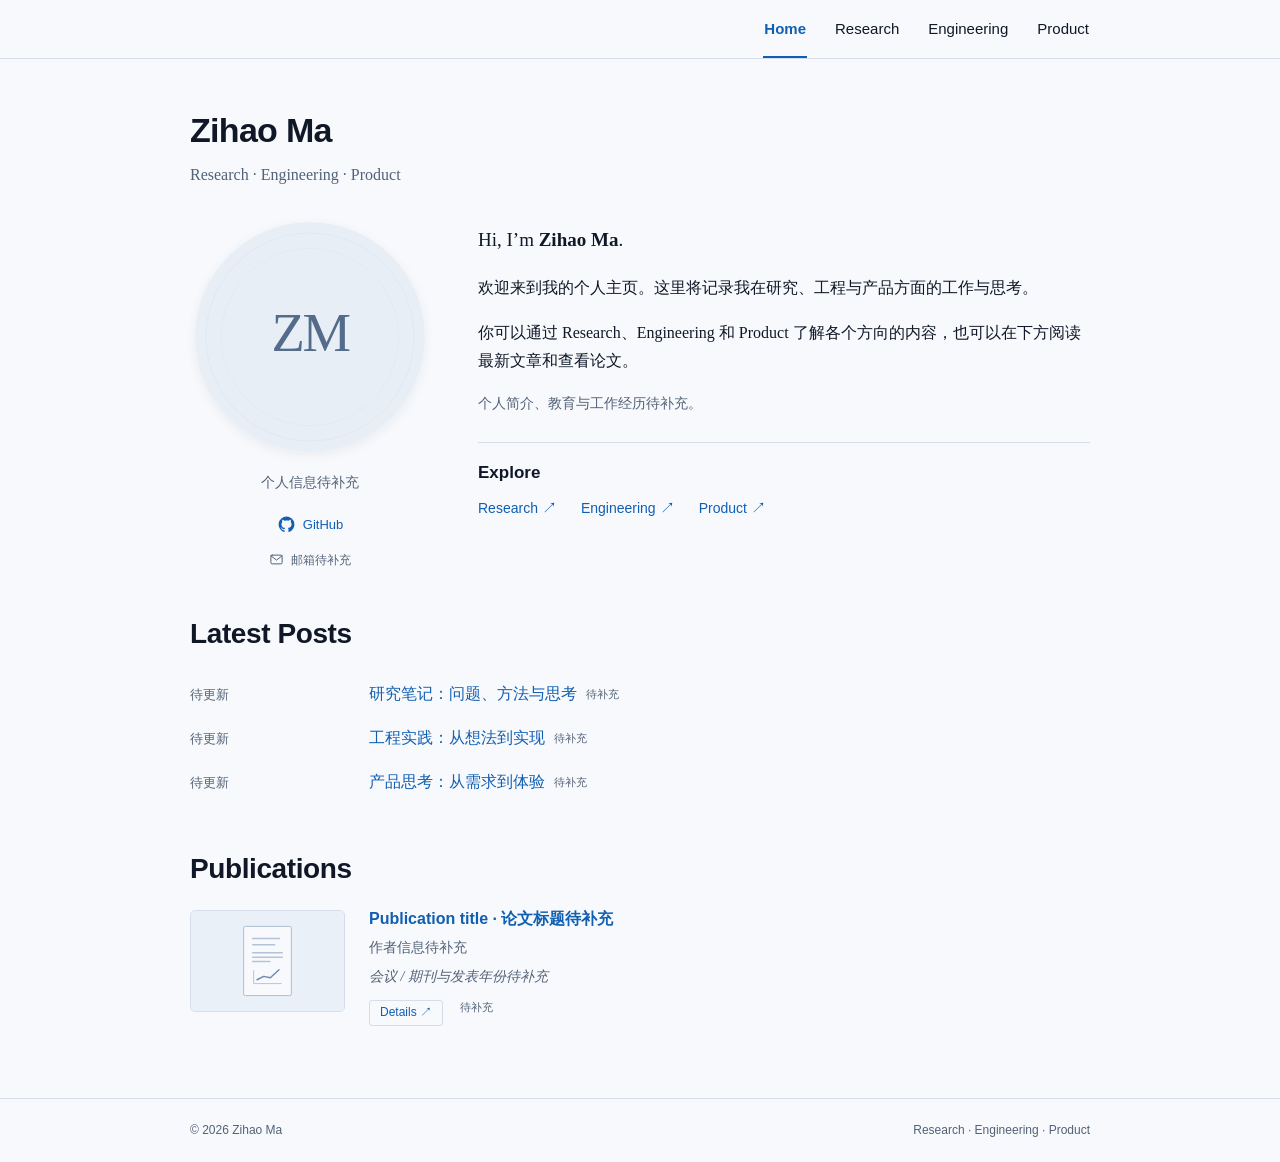
==== index.html @ 833f5d5f "first commit" ====
<!doctype html>
<html lang="zh-CN">
<head>
  <meta charset="utf-8">
  <meta name="viewport" content="width=device-width, initial-scale=1">
  <meta name="theme-color" content="#f7f9fc">
  <meta name="description" content="Zihao Ma 的个人主页：研究、工程、产品，以及最新文章与论文。">
  <meta name="author" content="Zihao Ma">
  <meta property="og:type" content="website">
  <meta property="og:title" content="Zihao Ma">
  <meta property="og:description" content="Zihao Ma 的个人主页：研究、工程、产品，以及最新文章与论文。">
  <title>Zihao Ma</title>
  <link rel="icon" href="assets/images/favicon.svg" type="image/svg+xml">
  <link rel="stylesheet" href="assets/css/main.css">
</head>
<body>
  <a class="skip-link" href="#main">跳转到正文</a>
  <header class="site-header">
    <nav class="container navigation" aria-label="Main navigation" lang="en">
      <ul><li><a href="index.html" aria-current="page">Home</a></li>
<li><a href="research/index.html">Research</a></li>
<li><a href="engineering/index.html">Engineering</a></li>
<li><a href="product/index.html">Product</a></li></ul>
    </nav>
  </header>
  <main id="main" class="container page" tabindex="-1">

    <header class="page-heading">
      <h1 lang="en">Zihao Ma</h1>
      <p class="tagline" lang="en">Research · Engineering · Product</p>
    </header>
    <div class="intro">
      <aside class="profile" aria-label="个人信息与联系方式">
        <img class="avatar" src="assets/images/avatar.svg" alt="ZM initials; profile photo to be added" width="230" height="230" fetchpriority="high">
        <p class="affiliation">个人信息待补充</p>
        <div class="contact-links" lang="en"><a href="https://github.com/zihaoma0430" target="_blank" rel="noopener noreferrer"><svg class="icon" viewBox="0 0 24 24" aria-hidden="true"><path fill="currentColor" d="M12 2a10 10 0 0 0-3.16 19.49c.5.09.68-.22.68-.48v-1.86c-2.78.6-3.37-1.18-3.37-1.18-.45-1.16-1.11-1.47-1.11-1.47-.91-.62.07-.61.07-.61 1 .07 1.53 1.03 1.53 1.03.89 1.53 2.34 1.09 2.91.83.09-.65.35-1.09.64-1.34-2.22-.25-4.56-1.11-4.56-4.94 0-1.09.39-1.98 1.03-2.68-.1-.25-.45-1.27.1-2.65 0 0 .84-.27 2.75 1.03A9.6 9.6 0 0 1 12 6.83c.85 0 1.71.11 2.51.34 1.91-1.3 2.75-1.03 2.75-1.03.55 1.38.2 2.4.1 2.65.64.7 1.03 1.59 1.03 2.68 0 3.84-2.34 4.69-4.57 4.94.36.31.68.92.68 1.85v2.75c0 .27.18.58.69.48A10 10 0 0 0 12 2Z"/></svg>GitHub</a></div>
        <p class="contact-pending"><svg class="icon" viewBox="0 0 24 24" aria-hidden="true"><g fill="none" stroke="currentColor" stroke-width="1.6" stroke-linecap="round" stroke-linejoin="round"><rect x="3" y="5" width="18" height="14" rx="2"/><path d="m3 6 9 7 9-7"/></g></svg><span>邮箱待补充</span></p>
      </aside>
      <div class="bio">
        <p class="greeting" lang="en">Hi, I’m <strong>Zihao Ma</strong>.</p>
        <p>欢迎来到我的个人主页。这里将记录我在研究、工程与产品方面的工作与思考。</p>
<p>你可以通过 Research、Engineering 和 Product 了解各个方向的内容，也可以在下方阅读最新文章和查看论文。</p><p class="bio-note">个人简介、教育与工作经历待补充。</p>
        <div class="bio-topics"><h2 lang="en">Explore</h2><div class="topic-links"><a href="research/index.html">Research<span aria-hidden="true">↗</span></a><a href="engineering/index.html">Engineering<span aria-hidden="true">↗</span></a><a href="product/index.html">Product<span aria-hidden="true">↗</span></a></div></div>
      </div>
    </div>
    <section class="content-section" aria-labelledby="latest-posts">
      <h2 id="latest-posts" lang="en">Latest Posts</h2>
      <ul class="posts-list"><li class="post-row"><span class="post-date">待更新</span><div><a href="posts/research-notes/index.html">研究笔记：问题、方法与思考</a><span class="placeholder-label">待补充</span></div></li>
<li class="post-row"><span class="post-date">待更新</span><div><a href="posts/engineering-notes/index.html">工程实践：从想法到实现</a><span class="placeholder-label">待补充</span></div></li>
<li class="post-row"><span class="post-date">待更新</span><div><a href="posts/product-notes/index.html">产品思考：从需求到体验</a><span class="placeholder-label">待补充</span></div></li></ul>
    </section>
    <section class="content-section" aria-labelledby="publications">
      <h2 id="publications" lang="en">Publications</h2>
      <ul class="publications-list"><li class="publication">
          <a href="publications/publication-placeholder/index.html" class="publication-preview" aria-label="Publication title · 论文标题待补充"><img src="assets/images/publication.svg" alt="Placeholder illustration of a research paper" width="320" height="208" loading="lazy"></a>
          <div>
            <h3><a href="publications/publication-placeholder/index.html">Publication title · 论文标题待补充</a></h3>
            <p>作者信息待补充</p>
            <p class="venue">会议 / 期刊与发表年份待补充</p>
            <div class="publication-links"><a href="publications/publication-placeholder/index.html" class="small-link">Details ↗</a><span class="placeholder-label">待补充</span></div>
          </div>
        </li></ul>
    </section>
  </main>
  <footer class="site-footer">
    <div class="container footer-inner">
      <p>© 2026 Zihao Ma</p>
      <p>Research · Engineering · Product</p>
    </div>
  </footer>
</body>
</html>
---- assets/css/main.css ----
/* Palette and typographic proportions inspired by jiaxuanzou0714.github.io. */
:root {
  color-scheme: light;
  --background: #f7f9fc;
  --text: #101828;
  --muted: #526277;
  --link: #115fb3;
  --link-hover: #0a4f9c;
  --divider: rgba(10, 58, 122, 0.14);
  --serif: Lora, Georgia, "Songti SC", STSong, SimSun, serif;
  --sans: Poppins, -apple-system, BlinkMacSystemFont, "Segoe UI", "PingFang SC", "Microsoft YaHei", sans-serif;
}

* { box-sizing: border-box; }
html { scroll-padding-top: 88px; }
body {
  margin: 0;
  min-height: 100vh;
  display: flex;
  flex-direction: column;
  background: var(--background);
  color: var(--text);
  font: 16px/1.75 var(--serif);
  -webkit-font-smoothing: antialiased;
  text-rendering: optimizeLegibility;
}
::selection { background: #dbe9fa; }
a { color: var(--link); text-decoration: none; text-underline-offset: 4px; }
a:hover { color: var(--link-hover); text-decoration: underline; }
a:focus-visible, summary:focus-visible {
  outline: 2px solid var(--link);
  outline-offset: 5px;
  border-radius: 2px;
}
img { display: block; max-width: 100%; height: auto; }
svg { display: block; }
p { margin: 0 0 17px; }
h1, h2, h3 {
  font-family: var(--sans);
  line-height: 1.3;
  color: var(--text);
  text-wrap: balance;
}
h1 { margin: 0 0 9px; font-size: 34px; font-weight: 700; letter-spacing: -0.7px; }
h2 { margin: 0 0 20px; font-size: 28px; font-weight: 600; letter-spacing: -0.4px; }
h3 { margin: 0 0 9px; font-size: 17px; font-weight: 600; }
.container { width: 100%; max-width: 930px; padding-inline: 15px; margin-inline: auto; }
.skip-link {
  position: fixed;
  top: -80px;
  left: 16px;
  z-index: 10;
  padding: 8px 15px;
  background: var(--text);
  color: white;
  font-family: var(--sans);
}
.skip-link:focus { top: 8px; }
.site-header {
  position: sticky;
  top: 0;
  z-index: 5;
  border-bottom: 1px solid var(--divider);
  background: var(--background);
}
.navigation { display: flex; justify-content: flex-end; }
.navigation ul { display: flex; gap: 27px; list-style: none; padding: 0; margin: 0; }
.navigation a {
  display: flex;
  align-items: center;
  min-height: 58px;
  padding: 3px 1px 0;
  color: var(--text);
  font: 15px/1.5 var(--sans);
  border-bottom: 2px solid transparent;
  transition: color 150ms ease, border-color 150ms ease;
}
.navigation a:hover { color: var(--link); text-decoration: none; }
.navigation a[aria-current="page"] { color: var(--link); font-weight: 600; border-bottom-color: var(--link); }
.page { flex: 1; padding-top: 49px; padding-bottom: 72px; }
.page-heading { margin-bottom: 32px; }
.tagline { margin: 0; color: var(--muted); font-size: 16px; }
.intro { display: grid; grid-template-columns: 240px minmax(0, 1fr); gap: 48px; align-items: start; }
.profile { text-align: center; }
.avatar {
  width: 230px;
  height: 230px;
  margin: 1px auto 19px;
  border-radius: 50%;
  object-fit: cover;
  box-shadow: 0 3px 12px rgba(16, 24, 40, 0.06);
}
.affiliation { margin: 0 0 11px; color: var(--muted); font-size: 14px; }
.contact-links { display: flex; justify-content: center; flex-wrap: wrap; gap: 9px 18px; }
.contact-links a { display: inline-flex; align-items: center; gap: 7px; min-height: 36px; font: 13px/1.5 var(--sans); }
.icon { width: 19px; height: 19px; flex-shrink: 0; }
.contact-pending { display: flex; justify-content: center; align-items: center; gap: 7px; color: var(--muted); font: 12px/1.5 var(--sans); margin: 8px 0 0; }
.contact-pending .icon { width: 15px; height: 15px; }
.bio { padding-top: 2px; overflow-wrap: anywhere; }
.greeting { margin-bottom: 18px; font-size: 19px; }
.bio-note { color: var(--muted); font-size: 14px; }
.bio-topics { margin-top: 25px; padding-top: 19px; border-top: 1px solid var(--divider); }
.bio-topics h2 { font-size: 17px; margin-bottom: 11px; letter-spacing: 0; }
.topic-links { display: flex; flex-wrap: wrap; gap: 9px 24px; font: 14px/1.7 var(--sans); }
.topic-links a span { display: inline-block; margin-left: 4px; font-size: 15px; }
.interests { padding-left: 20px; margin: 0; }
.content-section { margin-top: 47px; }
.posts-list, .publications-list, .category-list { list-style: none; margin: 0; padding: 0; }
.post-row { display: grid; grid-template-columns: 155px minmax(0, 1fr); gap: 24px; padding: 8px 0; align-items: baseline; }
.post-date { color: var(--muted); font: 13px/1.7 var(--sans); font-variant-numeric: tabular-nums; }
.post-row a { font-size: 16px; }
.placeholder-label { display: inline-block; margin-left: 9px; font: 11px/1.4 var(--sans); color: var(--muted); white-space: nowrap; vertical-align: 1px; }
.publication { display: grid; grid-template-columns: 155px minmax(0, 1fr); gap: 24px; margin-bottom: 28px; }
.publication:last-child { margin-bottom: 0; }
.publication-preview { display: block; align-self: start; margin-top: 3px; border: 1px solid var(--divider); border-radius: 5px; overflow: hidden; }
.publication-preview img { width: 100%; aspect-ratio: 20/13; object-fit: cover; }
.publication h3 { line-height: 1.5; margin-bottom: 5px; font-size: 16px; }
.publication p { margin: 0 0 4px; font-size: 14px; color: var(--muted); }
.publication .venue { font-style: italic; }
.publication-links { display: flex; flex-wrap: wrap; align-items: start; gap: 8px; margin-top: 11px; }
.small-link { display: inline-block; padding: 2px 10px; border: 1px solid var(--divider); border-radius: 3px; font: 12px/1.65 var(--sans); }
.small-link:hover { border-color: var(--link); text-decoration: none; }
.site-footer { border-top: 1px solid var(--divider); color: var(--muted); }
.footer-inner { display: flex; justify-content: space-between; flex-wrap: wrap; gap: 8px 24px; padding-block: 22px; font: 12px/1.6 var(--sans); }
.footer-inner p { margin: 0; }
.footer-inner a { color: var(--muted); }
.category-intro { max-width: 630px; margin-bottom: 39px; }
.category-item { padding: 23px 0; border-top: 1px solid var(--divider); }
.category-item .post-date { display: block; margin-bottom: 9px; }
.category-item h2 { font-size: 21px; margin: 0 0 8px; }
.category-item p { color: var(--muted); margin: 0; }
.back-link { display: inline-block; margin-bottom: 29px; font: 14px/1.6 var(--sans); }
.article { max-width: 710px; margin-inline: auto; overflow-wrap: anywhere; }
.article-heading { margin-bottom: 28px; }
.article-heading h1 { font-size: 32px; margin: 10px 0 13px; }
.article-meta { color: var(--muted); font: 13px/1.7 var(--sans); }
.draft-notice { padding: 12px 16px; margin: 25px 0; border-left: 3px solid #9aafc9; background: #eef3f9; font: 14px/1.7 var(--sans); color: var(--muted); }
.article-body { margin-top: 28px; }
.article-body h2 { margin-top: 30px; font-size: 23px; }
.article-divider { border: 0; border-top: 1px solid var(--divider); margin: 37px 0 24px; }
.article-resource-links { margin: 25px 0; }
.bibtex { margin-top: 25px; }
.bibtex summary { cursor: pointer; color: var(--link); font-family: var(--sans); }
.bibtex pre { padding: 18px; background: #eef3f9; overflow-x: auto; font-size: 13px; white-space: pre-wrap; }
.empty-note { color: var(--muted); }

@media (max-width: 700px) {
  .container { padding-inline: 24px; }
  .navigation ul { gap: 24px; }
  .page { padding-top: 35px; padding-bottom: 52px; }
  .intro { grid-template-columns: 185px minmax(0, 1fr); gap: 28px; }
  .avatar { width: 178px; height: 178px; }
  .post-row, .publication { grid-template-columns: 125px minmax(0, 1fr); gap: 20px; }
}

@media (max-width: 540px) {
  .navigation { justify-content: center; }
  .navigation ul { width: 100%; justify-content: space-between; gap: 10px; }
  .navigation a { min-height: 57px; font-size: 13px; }
  h1 { font-size: 31px; }
  h2 { font-size: 25px; }
  .page-heading { margin-bottom: 27px; }
  .tagline { font-size: 14px; }
  .intro { grid-template-columns: minmax(0, 1fr); gap: 30px; }
  .profile { padding-bottom: 26px; border-bottom: 1px solid var(--divider); }
  .avatar { width: 192px; height: 192px; margin-bottom: 15px; }
  .bio { padding-top: 0; }
  .greeting { font-size: 18px; }
  .content-section { margin-top: 38px; }
  .post-row { grid-template-columns: minmax(0, 1fr); gap: 1px; padding: 10px 0; }
  .post-date { font-size: 12px; }
  .publication { grid-template-columns: 96px minmax(0, 1fr); gap: 16px; }
  .publication h3 { font-size: 15px; }
  .publication p { font-size: 12px; }
  .footer-inner { flex-direction: column; gap: 5px; }
  .article-heading h1 { font-size: 28px; }
  .category-item h2 { font-size: 19px; }
}

@media (prefers-reduced-motion: reduce) {
  *, *::before, *::after { transition: none !important; }
}
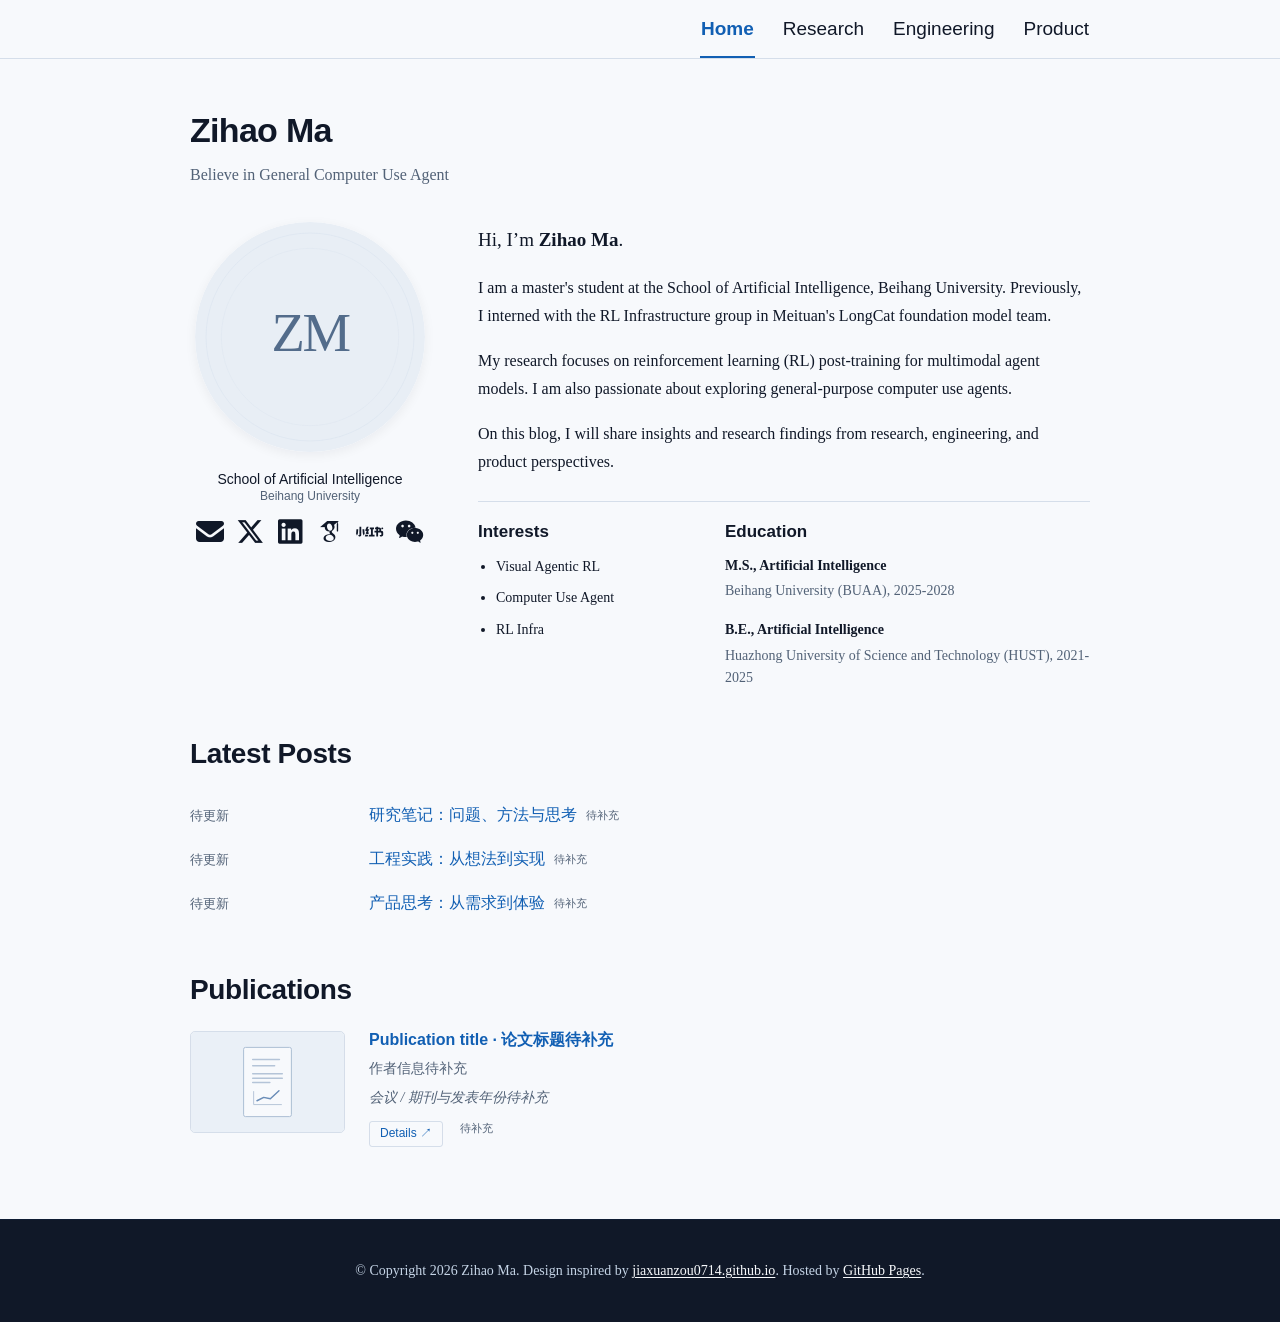
==== commit 49014c21: "modify" ====
--- a/index.html
+++ b/index.html
@@ -27,20 +27,30 @@
 
     <header class="page-heading">
       <h1 lang="en">Zihao Ma</h1>
-      <p class="tagline" lang="en">Research · Engineering · Product</p>
+      <p class="tagline" lang="en">Believe in General Computer Use Agent</p>
     </header>
     <div class="intro">
       <aside class="profile" aria-label="个人信息与联系方式">
         <img class="avatar" src="assets/images/avatar.svg" alt="ZM initials; profile photo to be added" width="230" height="230" fetchpriority="high">
-        <p class="affiliation">个人信息待补充</p>
-        <div class="contact-links" lang="en"><a href="https://github.com/zihaoma0430" target="_blank" rel="noopener noreferrer"><svg class="icon" viewBox="0 0 24 24" aria-hidden="true"><path fill="currentColor" d="M12 2a10 10 0 0 0-3.16 19.49c.5.09.68-.22.68-.48v-1.86c-2.78.6-3.37-1.18-3.37-1.18-.45-1.16-1.11-1.47-1.11-1.47-.91-.62.07-.61.07-.61 1 .07 1.53 1.03 1.53 1.03.89 1.53 2.34 1.09 2.91.83.09-.65.35-1.09.64-1.34-2.22-.25-4.56-1.11-4.56-4.94 0-1.09.39-1.98 1.03-2.68-.1-.25-.45-1.27.1-2.65 0 0 .84-.27 2.75 1.03A9.6 9.6 0 0 1 12 6.83c.85 0 1.71.11 2.51.34 1.91-1.3 2.75-1.03 2.75-1.03.55 1.38.2 2.4.1 2.65.64.7 1.03 1.59 1.03 2.68 0 3.84-2.34 4.69-4.57 4.94.36.31.68.92.68 1.85v2.75c0 .27.18.58.69.48A10 10 0 0 0 12 2Z"/></svg>GitHub</a></div>
-        <p class="contact-pending"><svg class="icon" viewBox="0 0 24 24" aria-hidden="true"><g fill="none" stroke="currentColor" stroke-width="1.6" stroke-linecap="round" stroke-linejoin="round"><rect x="3" y="5" width="18" height="14" rx="2"/><path d="m3 6 9 7 9-7"/></g></svg><span>邮箱待补充</span></p>
+        <p class="affiliation" lang="en">
+          <span class="affiliation-unit">School of Artificial Intelligence</span>
+          <span class="affiliation-place">Beihang University</span>
+        </p>
+        <div class="contact-links" role="group" aria-label="社交与联系方式" lang="en"><a class="social-link" role="link" aria-disabled="true" tabindex="0" aria-label="Email — 链接待补充" title="Email — 链接待补充"><span class="icon icon-email" aria-hidden="true">&#xf0e0;</span></a><a class="social-link" role="link" aria-disabled="true" tabindex="0" aria-label="X — 链接待补充" title="X — 链接待补充"><span class="icon icon-x" aria-hidden="true">&#xe61b;</span></a><a class="social-link" role="link" aria-disabled="true" tabindex="0" aria-label="LinkedIn — 链接待补充" title="LinkedIn — 链接待补充"><span class="icon icon-linkedin" aria-hidden="true">&#xf08c;</span></a><a class="social-link" role="link" aria-disabled="true" tabindex="0" aria-label="Google Scholar — 链接待补充" title="Google Scholar — 链接待补充"><span class="icon icon-scholar" aria-hidden="true">&#xe9d4;</span></a><a class="social-link" role="link" aria-disabled="true" tabindex="0" aria-label="Xiaohongshu — 链接待补充" title="Xiaohongshu — 链接待补充"><svg class="icon" aria-hidden="true" focusable="false" viewBox="0 0 24 24" xmlns="http://www.w3.org/2000/svg"><title>Xiaohongshu</title><path d="M22.405 9.879c.002.016.01.02.07.019h.725a.797.797 0 0 0 .78-.972.794.794 0 0 0-.884-.618.795.795 0 0 0-.692.794c0 .101-.002.666.001.777zm-11.509 4.808c-.203.001-1.353.004-1.685.003a2.528 2.528 0 0 1-.766-.126.025.025 0 0 0-.03.014L7.7 16.127a.025.025 0 0 0 .01.032c.111.06.336.124.495.124.66.01 1.32.002 1.981 0 .01 0 .02-.006.023-.015l.712-1.545a.025.025 0 0 0-.024-.036zM.477 9.91c-.071 0-.076.002-.076.01a.834.834 0 0 0-.01.08c-.027.397-.038.495-.234 3.06-.012.24-.034.389-.135.607-.026.057-.033.042.003.112.046.092.681 1.523.787 1.74.008.015.011.02.017.02.008 0 .033-.026.047-.044.147-.187.268-.391.371-.606.306-.635.44-1.325.486-1.706.014-.11.021-.22.03-.33l.204-2.616.022-.293c.003-.029 0-.033-.03-.034zm7.203 3.757a1.427 1.427 0 0 1-.135-.607c-.004-.084-.031-.39-.235-3.06a.443.443 0 0 0-.01-.082c-.004-.011-.052-.008-.076-.008h-1.48c-.03.001-.034.005-.03.034l.021.293c.076.982.153 1.964.233 2.946.05.4.186 1.085.487 1.706.103.215.223.419.37.606.015.018.037.051.048.049.02-.003.742-1.642.804-1.765.036-.07.03-.055.003-.112zm3.861-.913h-.872a.126.126 0 0 1-.116-.178l1.178-2.625a.025.025 0 0 0-.023-.035l-1.318-.003a.148.148 0 0 1-.135-.21l.876-1.954a.025.025 0 0 0-.023-.035h-1.56c-.01 0-.02.006-.024.015l-.926 2.068c-.085.169-.314.634-.399.938a.534.534 0 0 0-.02.191.46.46 0 0 0 .23.378.981.981 0 0 0 .46.119h.59c.041 0-.688 1.482-.834 1.972a.53.53 0 0 0-.023.172.465.465 0 0 0 .23.398c.15.092.342.12.475.12l1.66-.001c.01 0 .02-.006.023-.015l.575-1.28a.025.025 0 0 0-.024-.035zm-6.93-4.937H3.1a.032.032 0 0 0-.034.033c0 1.048-.01 2.795-.01 6.829 0 .288-.269.262-.28.262h-.74c-.04.001-.044.004-.04.047.001.037.465 1.064.555 1.263.01.02.03.033.051.033.157.003.767.009.938-.014.153-.02.3-.06.438-.132.3-.156.49-.419.595-.765.052-.172.075-.353.075-.533.002-2.33 0-4.66-.007-6.991a.032.032 0 0 0-.032-.032zm11.784 6.896c0-.014-.01-.021-.024-.022h-1.465c-.048-.001-.049-.002-.05-.049v-4.66c0-.072-.005-.07.07-.07h.863c.08 0 .075.004.075-.074V8.393c0-.082.006-.076-.08-.076h-3.5c-.064 0-.075-.006-.075.073v1.445c0 .083-.006.077.08.077h.854c.075 0 .07-.004.07.07v4.624c0 .095.008.084-.085.084-.37 0-1.11-.002-1.304 0-.048.001-.06.03-.06.03l-.697 1.519s-.014.025-.008.036c.006.01.013.008.058.008 1.748.003 3.495.002 5.243.002.03-.001.034-.006.035-.033v-1.539zm4.177-3.43c0 .013-.007.023-.02.024-.346.006-.692.004-1.037.004-.014-.002-.022-.01-.022-.024-.005-.434-.007-.869-.01-1.303 0-.072-.006-.071.07-.07l.733-.003c.041 0 .081.002.12.015.093.025.16.107.165.204.006.431.002 1.153.001 1.153zm2.67.244a1.953 1.953 0 0 0-.883-.222h-.18c-.04-.001-.04-.003-.042-.04V10.21c0-.132-.007-.263-.025-.394a1.823 1.823 0 0 0-.153-.53 1.533 1.533 0 0 0-.677-.71 2.167 2.167 0 0 0-1-.258c-.153-.003-.567 0-.72 0-.07 0-.068.004-.068-.065V7.76c0-.031-.01-.041-.046-.039H17.93s-.016 0-.023.007c-.006.006-.008.012-.008.023v.546c-.008.036-.057.015-.082.022h-.95c-.022.002-.028.008-.03.032v1.481c0 .09-.004.082.082.082h.913c.082 0 .072.128.072.128V11.19s.003.117-.06.117h-1.482c-.068 0-.06.082-.06.082v1.445s-.01.068.064.068h1.457c.082 0 .076-.006.076.079v3.225c0 .088-.007.081.082.081h1.43c.09 0 .082.007.082-.08v-3.27c0-.029.006-.035.033-.035l2.323-.003c.098 0 .191.02.28.061a.46.46 0 0 1 .274.407c.008.395.003.79.003 1.185 0 .259-.107.367-.33.367h-1.218c-.023.002-.029.008-.028.033.184.437.374.871.57 1.303a.045.045 0 0 0 .04.026c.17.005.34.002.51.003.15-.002.517.004.666-.01a2.03 2.03 0 0 0 .408-.075c.59-.18.975-.698.976-1.313v-1.981c0-.128-.01-.254-.034-.38 0 .078-.029-.641-.724-.998z"/></svg></a><a class="social-link" role="link" aria-disabled="true" tabindex="0" aria-label="WeChat — 链接待补充" title="WeChat — 链接待补充"><svg class="icon" aria-hidden="true" focusable="false" viewBox="0 0 24 24" xmlns="http://www.w3.org/2000/svg"><title>WeChat</title><path d="M8.691 2.188C3.891 2.188 0 5.476 0 9.53c0 2.212 1.17 4.203 3.002 5.55a.59.59 0 0 1 .213.665l-.39 1.48c-.019.07-.048.141-.048.213 0 .163.13.295.29.295a.326.326 0 0 0 .167-.054l1.903-1.114a.864.864 0 0 1 .717-.098 10.16 10.16 0 0 0 2.837.403c.276 0 .543-.027.811-.05-.857-2.578.157-4.972 1.932-6.446 1.703-1.415 3.882-1.98 5.853-1.838-.576-3.583-4.196-6.348-8.596-6.348zM5.785 5.991c.642 0 1.162.529 1.162 1.18a1.17 1.17 0 0 1-1.162 1.178A1.17 1.17 0 0 1 4.623 7.17c0-.651.52-1.18 1.162-1.18zm5.813 0c.642 0 1.162.529 1.162 1.18a1.17 1.17 0 0 1-1.162 1.178 1.17 1.17 0 0 1-1.162-1.178c0-.651.52-1.18 1.162-1.18zm5.34 2.867c-1.797-.052-3.746.512-5.28 1.786-1.72 1.428-2.687 3.72-1.78 6.22.942 2.453 3.666 4.229 6.884 4.229.826 0 1.622-.12 2.361-.336a.722.722 0 0 1 .598.082l1.584.926a.272.272 0 0 0 .14.047c.134 0 .24-.111.24-.247 0-.06-.023-.12-.038-.177l-.327-1.233a.582.582 0 0 1-.023-.156.49.49 0 0 1 .201-.398C23.024 18.48 24 16.82 24 14.98c0-3.21-2.931-5.837-6.656-6.088V8.89c-.135-.01-.27-.027-.407-.03zm-2.53 3.274c.535 0 .969.44.969.982a.976.976 0 0 1-.969.983.976.976 0 0 1-.969-.983c0-.542.434-.982.97-.982zm4.844 0c.535 0 .969.44.969.982a.976.976 0 0 1-.969.983.976.976 0 0 1-.969-.983c0-.542.434-.982.969-.982z"/></svg></a></div>
       </aside>
-      <div class="bio">
+      <div class="bio" lang="en">
         <p class="greeting" lang="en">Hi, I’m <strong>Zihao Ma</strong>.</p>
-        <p>欢迎来到我的个人主页。这里将记录我在研究、工程与产品方面的工作与思考。</p>
-<p>你可以通过 Research、Engineering 和 Product 了解各个方向的内容，也可以在下方阅读最新文章和查看论文。</p><p class="bio-note">个人简介、教育与工作经历待补充。</p>
-        <div class="bio-topics"><h2 lang="en">Explore</h2><div class="topic-links"><a href="research/index.html">Research<span aria-hidden="true">↗</span></a><a href="engineering/index.html">Engineering<span aria-hidden="true">↗</span></a><a href="product/index.html">Product<span aria-hidden="true">↗</span></a></div></div>
+        <p>I am a master&#x27;s student at the School of Artificial Intelligence, Beihang University. Previously, I interned with the RL Infrastructure group in Meituan&#x27;s LongCat foundation model team.</p>
+<p>My research focuses on reinforcement learning (RL) post-training for multimodal agent models. I am also passionate about exploring general-purpose computer use agents.</p>
+<p>On this blog, I will share insights and research findings from research, engineering, and product perspectives.</p>
+        <div class="bio-topics"><section aria-labelledby="interests-heading" lang="en">
+          <h2 id="interests-heading">Interests</h2>
+          <ul class="interests"><li>Visual Agentic RL</li><li>Computer Use Agent</li><li>RL Infra</li></ul>
+        </section>
+        <section aria-labelledby="education-heading" lang="en">
+          <h2 id="education-heading">Education</h2>
+          <ul class="education-list"><li><p class="education-degree">M.S., Artificial Intelligence</p><p class="education-institution">Beihang University (BUAA), 2025-2028</p></li><li><p class="education-degree">B.E., Artificial Intelligence</p><p class="education-institution">Huazhong University of Science and Technology (HUST), 2021-2025</p></li></ul>
+        </section></div>
       </div>
     </div>
     <section class="content-section" aria-labelledby="latest-posts">
@@ -63,9 +73,10 @@
     </section>
   </main>
   <footer class="site-footer">
-    <div class="container footer-inner">
-      <p>© 2026 Zihao Ma</p>
-      <p>Research · Engineering · Product</p>
+    <div class="container footer-inner" lang="en">
+      <p>© Copyright 2026 Zihao Ma.
+        Design inspired by <a href="https://jiaxuanzou0714.github.io/" target="_blank" rel="noopener noreferrer">jiaxuanzou0714.github.io</a>.
+        Hosted by <a href="https://pages.github.com/" target="_blank" rel="noopener noreferrer">GitHub Pages</a>.</p>
     </div>
   </footer>
 </body>
--- a/assets/css/main.css
+++ b/assets/css/main.css
@@ -1,4 +1,25 @@
 /* Palette and typographic proportions inspired by jiaxuanzou0714.github.io. */
+@font-face {
+  font-family: "Social Brands";
+  src: url("../fonts/social-brands.woff2") format("woff2");
+  font-style: normal;
+  font-weight: 400;
+  font-display: block;
+}
+@font-face {
+  font-family: "Social Solid";
+  src: url("../fonts/social-solid.woff2") format("woff2");
+  font-style: normal;
+  font-weight: 900;
+  font-display: block;
+}
+@font-face {
+  font-family: "Social Academicons";
+  src: url("../fonts/social-academicons.woff2") format("woff2");
+  font-style: normal;
+  font-weight: 400;
+  font-display: block;
+}
 :root {
   color-scheme: light;
   --background: #f7f9fc;
@@ -71,7 +92,7 @@
   min-height: 58px;
   padding: 3px 1px 0;
   color: var(--text);
-  font: 15px/1.5 var(--sans);
+  font: 19px/1.5 var(--sans);
   border-bottom: 2px solid transparent;
   transition: color 150ms ease, border-color 150ms ease;
 }
@@ -90,20 +111,55 @@
   object-fit: cover;
   box-shadow: 0 3px 12px rgba(16, 24, 40, 0.06);
 }
-.affiliation { margin: 0 0 11px; color: var(--muted); font-size: 14px; }
-.contact-links { display: flex; justify-content: center; flex-wrap: wrap; gap: 9px 18px; }
-.contact-links a { display: inline-flex; align-items: center; gap: 7px; min-height: 36px; font: 13px/1.5 var(--sans); }
-.icon { width: 19px; height: 19px; flex-shrink: 0; }
-.contact-pending { display: flex; justify-content: center; align-items: center; gap: 7px; color: var(--muted); font: 12px/1.5 var(--sans); margin: 8px 0 0; }
-.contact-pending .icon { width: 15px; height: 15px; }
+.affiliation { margin: 0; font-family: var(--sans); line-height: 1.25; }
+.affiliation-unit { display: block; color: var(--text); font-size: 14px; font-weight: 500; }
+.affiliation-place { display: block; color: var(--muted); font-size: 12px; }
+.contact-links {
+  display: flex;
+  align-items: center;
+  justify-content: center;
+  flex-wrap: wrap;
+  gap: 0.35rem 0.65rem;
+  margin-top: 0.85rem;
+  font-size: 28px;
+  line-height: 1;
+}
+.social-link {
+  display: inline-flex;
+  align-items: center;
+  justify-content: center;
+  min-width: 1.85rem;
+  min-height: 1.85rem;
+  color: var(--text);
+  transition: color 150ms ease;
+}
+.social-link:hover { color: var(--link); text-decoration: none; }
+.social-link[aria-disabled="true"] { cursor: default; }
+.icon { display: block; flex-shrink: 0; line-height: 1; }
+.icon-email { font-family: "Social Solid"; font-weight: 900; }
+.icon-x, .icon-linkedin { font-family: "Social Brands"; font-weight: 400; }
+.icon-scholar { font-family: "Social Academicons"; font-weight: 400; }
+svg.icon { width: 1.7rem; height: 1.7rem; fill: currentColor; }
 .bio { padding-top: 2px; overflow-wrap: anywhere; }
 .greeting { margin-bottom: 18px; font-size: 19px; }
 .bio-note { color: var(--muted); font-size: 14px; }
-.bio-topics { margin-top: 25px; padding-top: 19px; border-top: 1px solid var(--divider); }
+.bio-topics {
+  display: grid;
+  grid-template-columns: minmax(0, 0.9fr) minmax(0, 1.5fr);
+  gap: 28px;
+  margin-top: 25px;
+  padding-top: 19px;
+  border-top: 1px solid var(--divider);
+}
+.bio-topics > section { min-width: 0; }
 .bio-topics h2 { font-size: 17px; margin-bottom: 11px; letter-spacing: 0; }
-.topic-links { display: flex; flex-wrap: wrap; gap: 9px 24px; font: 14px/1.7 var(--sans); }
-.topic-links a span { display: inline-block; margin-left: 4px; font-size: 15px; }
-.interests { padding-left: 20px; margin: 0; }
+.interests { padding-left: 18px; margin: 0; font-size: 14px; }
+.interests li + li { margin-top: 7px; }
+.education-list { list-style: none; padding: 0; margin: 0; }
+.education-list li + li { margin-top: 17px; }
+.education-list p { margin: 0; font-size: 14px; line-height: 1.6; }
+.education-list .education-degree { margin-bottom: 3px; font-weight: 600; }
+.education-institution { color: var(--muted); }
 .content-section { margin-top: 47px; }
 .posts-list, .publications-list, .category-list { list-style: none; margin: 0; padding: 0; }
 .post-row { display: grid; grid-template-columns: 155px minmax(0, 1fr); gap: 24px; padding: 8px 0; align-items: baseline; }
@@ -120,10 +176,22 @@
 .publication-links { display: flex; flex-wrap: wrap; align-items: start; gap: 8px; margin-top: 11px; }
 .small-link { display: inline-block; padding: 2px 10px; border: 1px solid var(--divider); border-radius: 3px; font: 12px/1.65 var(--sans); }
 .small-link:hover { border-color: var(--link); text-decoration: none; }
-.site-footer { border-top: 1px solid var(--divider); color: var(--muted); }
-.footer-inner { display: flex; justify-content: space-between; flex-wrap: wrap; gap: 8px 24px; padding-block: 22px; font: 12px/1.6 var(--sans); }
+.site-footer {
+  border-top: 1px solid var(--divider);
+  padding-block: 40px;
+  background: #101828;
+  color: #c5d4e6;
+}
+.footer-inner { text-align: center; font: 14px/1.6 var(--serif); overflow-wrap: anywhere; }
 .footer-inner p { margin: 0; }
-.footer-inner a { color: var(--muted); }
+.footer-inner a {
+  color: #f7f9fc;
+  text-decoration: underline;
+  text-decoration-thickness: 0.08em;
+  text-underline-offset: 0.16em;
+}
+.footer-inner a:hover { color: #7af0e6; text-decoration-thickness: 0.12em; }
+.footer-inner a:focus-visible { outline-color: #7af0e6; }
 .category-intro { max-width: 630px; margin-bottom: 39px; }
 .category-item { padding: 23px 0; border-top: 1px solid var(--divider); }
 .category-item .post-date { display: block; margin-bottom: 9px; }
@@ -155,8 +223,8 @@
 
 @media (max-width: 540px) {
   .navigation { justify-content: center; }
-  .navigation ul { width: 100%; justify-content: space-between; gap: 10px; }
-  .navigation a { min-height: 57px; font-size: 13px; }
+  .navigation ul { width: 100%; justify-content: space-between; gap: 6px; }
+  .navigation a { min-height: 57px; font-size: 15px; }
   h1 { font-size: 31px; }
   h2 { font-size: 25px; }
   .page-heading { margin-bottom: 27px; }
@@ -172,11 +240,14 @@
   .publication { grid-template-columns: 96px minmax(0, 1fr); gap: 16px; }
   .publication h3 { font-size: 15px; }
   .publication p { font-size: 12px; }
-  .footer-inner { flex-direction: column; gap: 5px; }
   .article-heading h1 { font-size: 28px; }
   .category-item h2 { font-size: 19px; }
 }
 
+@media (max-width: 480px) {
+  .bio-topics { grid-template-columns: minmax(0, 1fr); gap: 24px; }
+}
+
 @media (prefers-reduced-motion: reduce) {
   *, *::before, *::after { transition: none !important; }
 }
